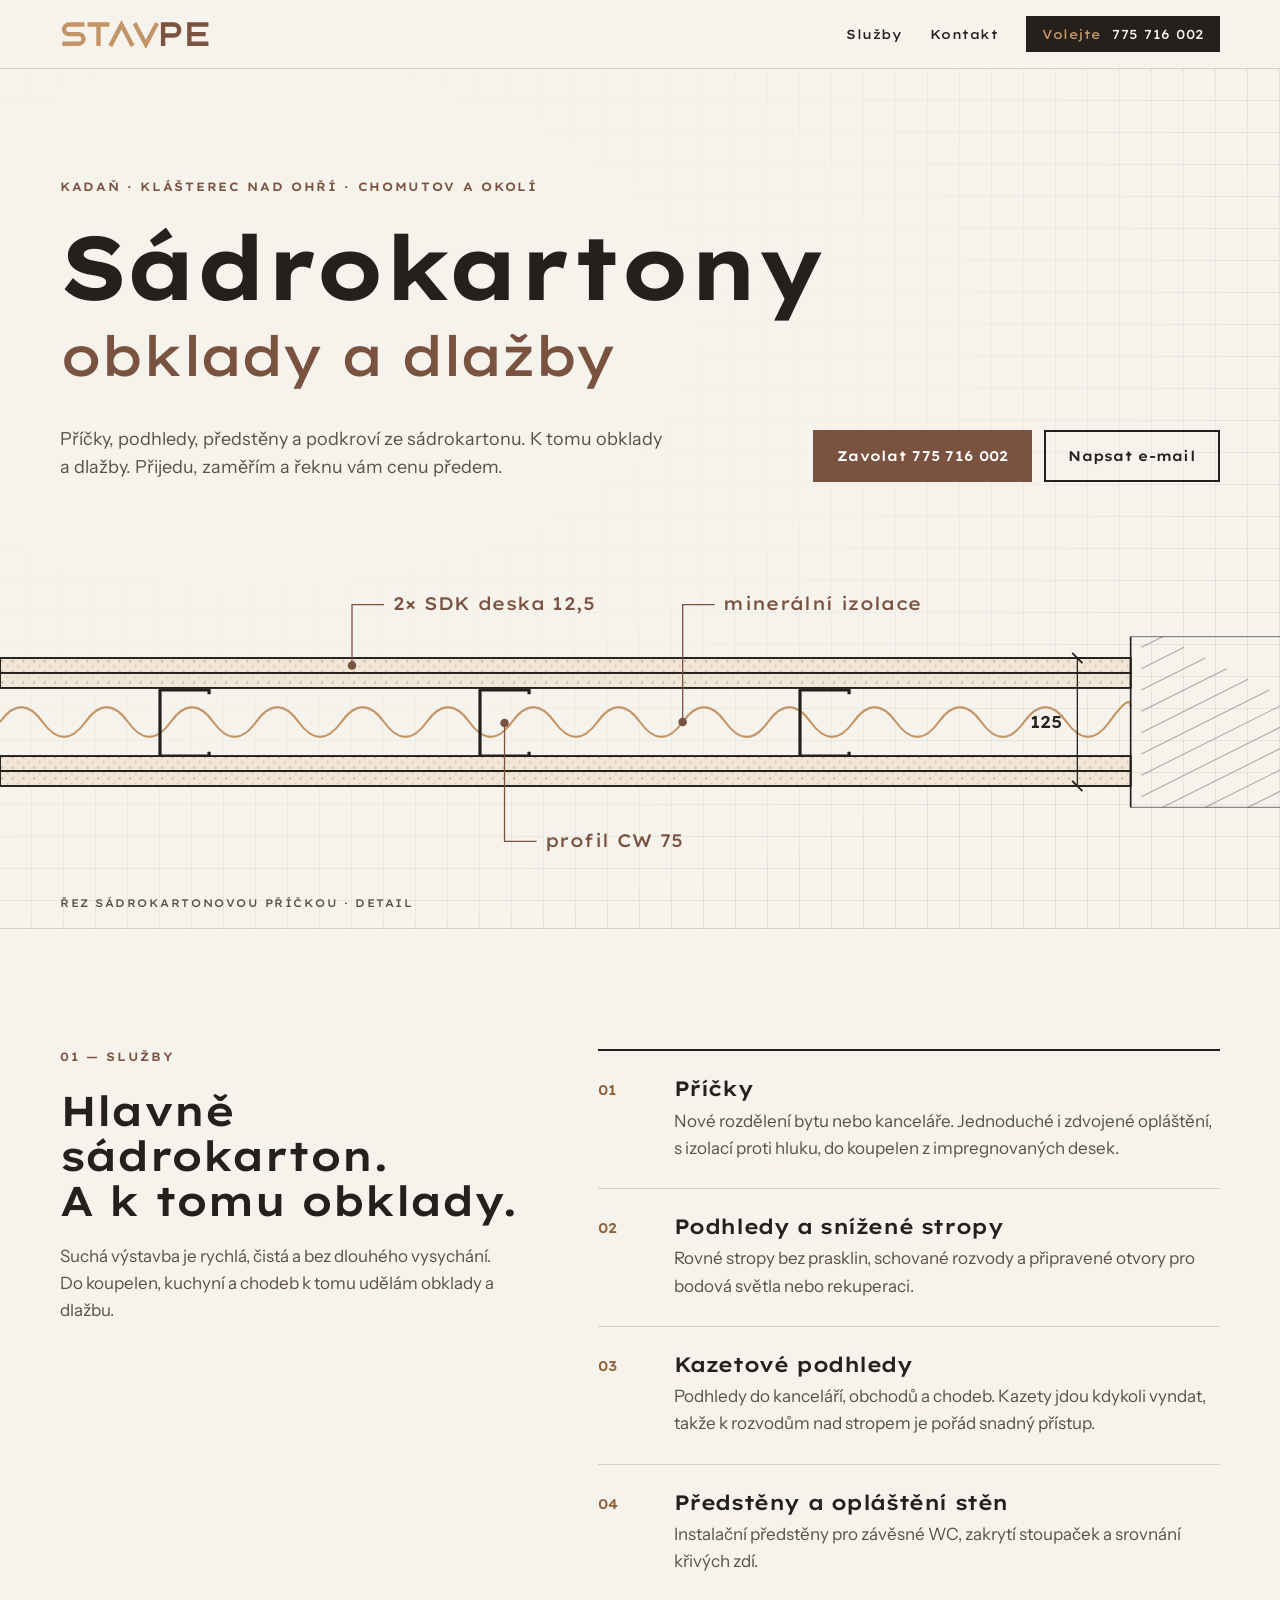
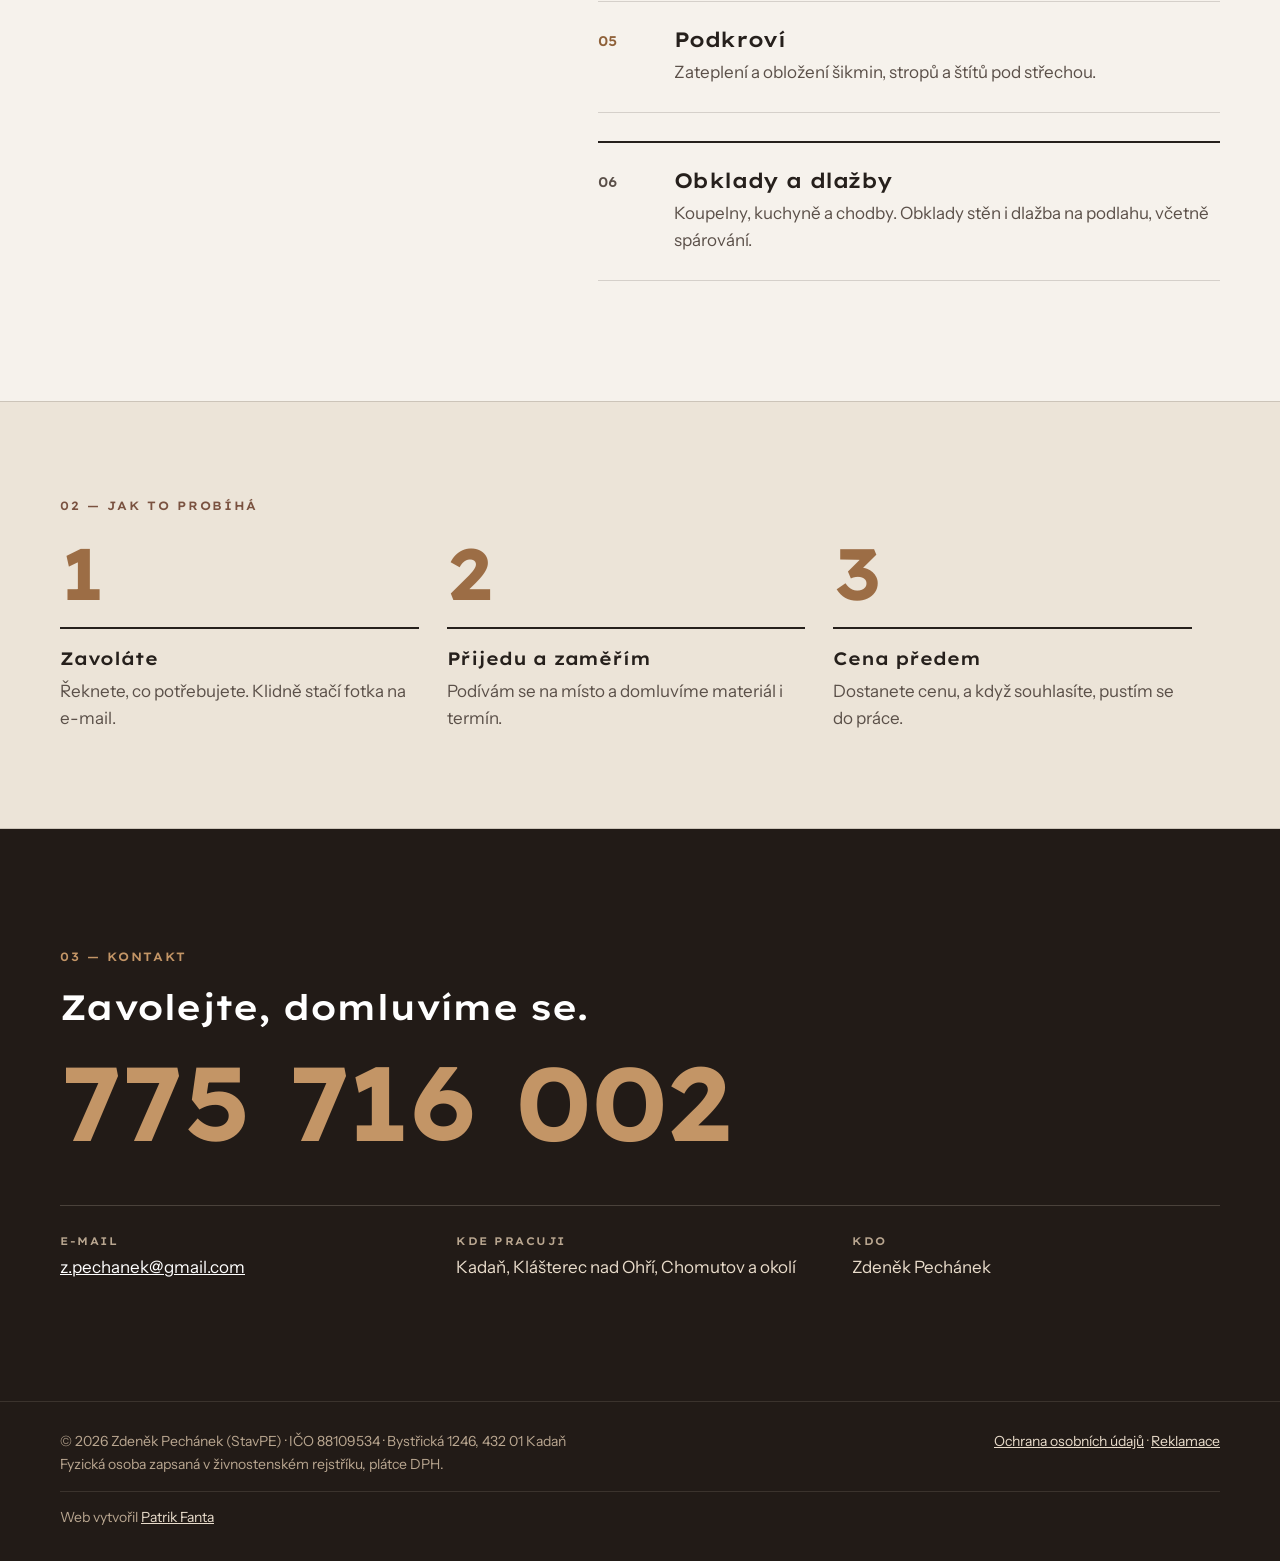
==== index.html @ e9df5fda "Vlastní doména stavpe.cz Co-Authored-By: Claude Opus 5.5 <noreply@anthropic.com>" ====
<!DOCTYPE html>
<html lang="cs">
<head>
<meta charset="utf-8">
<meta name="viewport" content="width=device-width, initial-scale=1">
<title>StavPE | Sádrokartony, obklady a dlažby Kadaň</title>
<meta name="description" content="Sádrokartonové příčky, podhledy, kazetové podhledy, předstěny a podkroví, obklady a dlažby. Zdeněk Pechánek, Kadaň a okolí, tel. 775 716 002.">
<link rel="canonical" href="https://stavpe.cz/">
<meta property="og:type" content="website">
<meta property="og:title" content="StavPE | Sádrokartony, obklady a dlažby">
<meta property="og:description" content="Příčky, podhledy, kazetové podhledy, předstěny, podkroví, obklady a dlažby. Kadaň, Klášterec nad Ohří, Chomutov a okolí.">
<meta property="og:url" content="https://stavpe.cz/">
<meta property="og:locale" content="cs_CZ">
<meta name="theme-color" content="#f6f2ec">
<link rel="icon" href="favicon.svg?v=1" type="image/svg+xml">
<link rel="stylesheet" href="css/fonts.css?v=1">
<link rel="stylesheet" href="css/style.css?v=2">
<script type="application/ld+json">
{
  "@context": "https://schema.org",
  "@type": "HomeAndConstructionBusiness",
  "name": "StavPE – Zdeněk Pechánek",
  "description": "Sádrokartonářské práce, obklady a dlažby.",
  "url": "https://stavpe.cz/",
  "telephone": "+420775716002",
  "email": "z.pechanek@gmail.com",
  "address": { "@type": "PostalAddress", "streetAddress": "Bystřická 1246", "addressLocality": "Kadaň", "postalCode": "432 01", "addressCountry": "CZ" },
  "areaServed": ["Kadaň", "Klášterec nad Ohří", "Chomutov"]
}
</script>
</head>
<body>
<a class="skip" href="#obsah">Přeskočit na obsah</a>

<header class="top">
  <div class="wrap top__inner">
    <a class="brand" href="./" aria-label="StavPE – úvod">
      <svg class="logo" viewBox="-4 -6 382 72" role="img" aria-label="StavPE">
        <g fill="none" stroke-width="11" stroke-linejoin="miter" stroke-miterlimit="10">
          <g stroke="var(--logo-stav)">
            <path d="M58 5.5H18.5a12.25 12.25 0 0 0 0 24.5h25a12.25 12.25 0 0 1 0 24.5H2"/>
            <path d="M66 5.5h56M94 5.5V60"/>
            <path d="M124 60l28.5-54 28.5 54"/>
            <path d="M186 2l28.5 54L243 2"/>
          </g>
          <g stroke="var(--logo-pe)">
            <path d="M258.5 60V5.5h27a14 14 0 0 1 0 28h-27"/>
            <path d="M374 5.5h-48.5v49H374M325.5 30H367"/>
          </g>
        </g>
      </svg>
    </a>
    <nav class="top__nav" aria-label="Hlavní">
      <a href="#sluzby">Služby</a>
      <a href="#kontakt">Kontakt</a>
      <a class="top__tel" href="tel:+420775716002"><span>Volejte</span> 775 716 002</a>
    </nav>
  </div>
</header>

<main id="obsah">

  <section class="hero">
    <div class="wrap">
      <p class="tag">Kadaň · Klášterec nad Ohří · Chomutov a okolí</p>
      <h1>Sádro&shy;kartony<br><span>obklady a dlažby</span></h1>
      <div class="hero__row">
        <p class="hero__lead">Příčky, podhledy, předstěny a podkroví ze sádrokartonu. K tomu obklady a dlažby. Přijedu, zaměřím a řeknu vám cenu předem.</p>
        <div class="hero__cta">
          <a class="btn" href="tel:+420775716002">Zavolat 775 716 002</a>
          <a class="btn btn--line" href="mailto:z.pechanek@gmail.com">Napsat e-mail</a>
        </div>
      </div>
    </div>

    <figure class="drawing" aria-hidden="true">
      <div class="drawing__scroll">
        <svg viewBox="0 0 1200 300" class="drawing__svg">
          <defs>
            <pattern id="gyp" width="10" height="10" patternUnits="userSpaceOnUse">
              <circle cx="2" cy="3" r="1" fill="var(--ink)" opacity=".28"/>
              <circle cx="7" cy="8" r=".8" fill="var(--ink)" opacity=".22"/>
            </pattern>
            <marker id="tick" viewBox="0 0 10 10" refX="5" refY="5" markerWidth="10" markerHeight="10" orient="auto">
              <path d="M1 9L9 1" stroke="var(--ink)" stroke-width="1.4"/>
            </marker>
          </defs>

          <!-- desky, horní strana -->
          <g stroke="var(--ink)" stroke-width="1.6">
            <rect x="0" y="90" width="1060" height="14" fill="var(--board)"/>
            <rect x="0" y="90" width="1060" height="14" fill="url(#gyp)"/>
            <rect x="0" y="104" width="1060" height="14" fill="var(--board)"/>
            <rect x="0" y="104" width="1060" height="14" fill="url(#gyp)"/>
          </g>
          <!-- izolace -->
          <path class="drawing__wool" d="M0 150 q20 -28 40 0 t40 0 t40 0 t40 0 t40 0 t40 0 t40 0 t40 0 t40 0 t40 0 t40 0 t40 0 t40 0 t40 0 t40 0 t40 0 t40 0 t40 0 t40 0 t40 0 t40 0 t40 0 t40 0 t40 0 t40 0 t40 0 t20 -14" fill="none" stroke="var(--tan)" stroke-width="2"/>
          <!-- profily CW -->
          <g fill="none" stroke="var(--ink)" stroke-width="3" stroke-linejoin="round">
            <path d="M196 124v-4h-46v62h46v-4"/>
            <path d="M496 124v-4h-46v62h46v-4"/>
            <path d="M796 124v-4h-46v62h46v-4"/>
          </g>
          <!-- desky, spodní strana -->
          <g stroke="var(--ink)" stroke-width="1.6">
            <rect x="0" y="182" width="1060" height="14" fill="var(--board)"/>
            <rect x="0" y="182" width="1060" height="14" fill="url(#gyp)"/>
            <rect x="0" y="196" width="1060" height="14" fill="var(--board)"/>
            <rect x="0" y="196" width="1060" height="14" fill="url(#gyp)"/>
          </g>
          <!-- zakončení u stěny -->
          <path d="M1060 70v160" stroke="var(--ink)" stroke-width="1.6"/>
          <path d="M1060 70h140M1060 230h140" stroke="var(--ink)" stroke-width="1.2" opacity=".5"/>
          <g stroke="var(--ink)" stroke-width="1" opacity=".35">
            <path d="M1070 80l20 -10M1070 100l40 -20M1070 120l60 -30M1070 140l80 -40M1070 160l100 -50M1070 180l120 -60M1070 200l130 -65M1070 220l130 -65M1090 230l110 -55M1130 230l70 -35M1170 230l30 -15"/>
          </g>

          <!-- kóta -->
          <g stroke="var(--ink)" stroke-width="1.2" fill="none">
            <path d="M1040 90H1000M1040 210H1000" opacity=".5"/>
            <path d="M1010 90V210" marker-start="url(#tick)" marker-end="url(#tick)"/>
          </g>
          <text x="996" y="156" class="drawing__dim" text-anchor="end">125</text>

          <!-- popisky -->
          <g stroke="var(--brown)" stroke-width="1.2" fill="none">
            <path d="M330 97V40H360"/>
            <path d="M473 151V262H503"/>
            <path d="M640 150V40H670"/>
          </g>
          <g fill="var(--brown)"><circle cx="330" cy="97" r="4"/><circle cx="473" cy="151" r="4"/><circle cx="640" cy="150" r="4"/></g>
          <text x="368" y="45" class="drawing__label">2× SDK deska 12,5</text>
          <text x="511" y="267" class="drawing__label">profil CW 75</text>
          <text x="678" y="45" class="drawing__label">minerální izolace</text>
        </svg>
      </div>
      <figcaption>Řez sádrokartonovou příčkou · detail</figcaption>
    </figure>
  </section>

  <section class="services" id="sluzby">
    <div class="wrap services__grid">
      <div class="services__head">
        <p class="tag">01 — Služby</p>
        <h2>Hlavně sádrokarton. A&nbsp;k&nbsp;tomu obklady.</h2>
        <p>Suchá výstavba je rychlá, čistá a bez dlouhého vysychání. Do koupelen, kuchyní a chodeb k tomu udělám obklady a dlažbu.</p>
      </div>

      <ol class="list">
        <li>
          <h3>Příčky</h3>
          <p>Nové rozdělení bytu nebo kanceláře. Jednoduché i zdvojené opláštění, s izolací proti hluku, do koupelen z impregnovaných desek.</p>
        </li>
        <li>
          <h3>Podhledy a snížené stropy</h3>
          <p>Rovné stropy bez prasklin, schované rozvody a připravené otvory pro bodová světla nebo rekuperaci.</p>
        </li>
        <li>
          <h3>Kazetové podhledy</h3>
          <p>Podhledy do kanceláří, obchodů a chodeb. Kazety jdou kdykoli vyndat, takže k rozvodům nad stropem je pořád snadný přístup.</p>
        </li>
        <li>
          <h3>Předstěny a opláštění stěn</h3>
          <p>Instalační předstěny pro závěsné WC, zakrytí stoupaček a srovnání křivých zdí.</p>
        </li>
        <li>
          <h3>Podkroví</h3>
          <p>Zateplení a obložení šikmin, stropů a štítů pod střechou.</p>
        </li>
        <li class="list__minor">
          <h3>Obklady a dlažby</h3>
          <p>Koupelny, kuchyně a chodby. Obklady stěn i dlažba na podlahu, včetně spárování.</p>
        </li>
      </ol>
    </div>
  </section>

  <section class="steps">
    <div class="wrap">
      <p class="tag">02 — Jak to probíhá</p>
      <ol class="steps__list">
        <li><b>Zavoláte</b>Řeknete, co potřebujete. Klidně stačí fotka na e-mail.</li>
        <li><b>Přijedu a zaměřím</b>Podívám se na místo a domluvíme materiál i termín.</li>
        <li><b>Cena předem</b>Dostanete cenu, a když souhlasíte, pustím se do práce.</li>
      </ol>
    </div>
  </section>

  <section class="contact" id="kontakt">
    <div class="wrap">
      <p class="tag tag--light">03 — Kontakt</p>
      <h2>Zavolejte, domluvíme se.</h2>
      <a class="contact__tel" href="tel:+420775716002">775 716 002</a>
      <div class="contact__grid">
        <div>
          <span class="contact__k">E-mail</span>
          <a href="mailto:z.pechanek@gmail.com">z.pechanek@gmail.com</a>
        </div>
        <div>
          <span class="contact__k">Kde pracuji</span>
          Kadaň, Klášterec nad Ohří, Chomutov a okolí
        </div>
        <div>
          <span class="contact__k">Kdo</span>
          Zdeněk Pechánek
        </div>
      </div>
    </div>
  </section>

</main>

<footer class="foot">
  <div class="wrap foot__inner">
    <p>© <span id="rok">2026</span> Zdeněk Pechánek (StavPE) · IČO 88109534 · Bystřická 1246, 432 01 Kadaň<br>Fyzická osoba zapsaná v živnostenském rejstříku, plátce DPH.</p>
    <p class="foot__links"><a href="ochrana-osobnich-udaju.html">Ochrana osobních údajů</a> · <a href="reklamace.html">Reklamace</a></p>
    <p class="foot__made">Web vytvořil <a href="mailto:patrik.fanta@gmail.com">Patrik Fanta</a></p>
  </div>
</footer>

<script>document.getElementById('rok').textContent = new Date().getFullYear();</script>
</body>
</html>
---- css/fonts.css ----
/* Písma uložená na webu (žádné načítání z Google Fonts). Obě jsou variabilní, licence SIL OFL. */
@font-face {
  font-family: 'Lexend Exa';
  font-style: normal;
  font-weight: 400 700;
  font-display: swap;
  src: url(../fonts/lexend-exa-latin-ext.woff2) format('woff2');
  unicode-range: U+0100-02BA, U+02BD-02C5, U+02C7-02CC, U+02CE-02D7, U+02DD-02FF, U+0304, U+0308, U+0329, U+1D00-1DBF, U+1E00-1E9F, U+1EF2-1EFF, U+2020, U+20A0-20AB, U+20AD-20C0, U+2113, U+2C60-2C7F, U+A720-A7FF;
}
@font-face {
  font-family: 'Lexend Exa';
  font-style: normal;
  font-weight: 400 700;
  font-display: swap;
  src: url(../fonts/lexend-exa-latin.woff2) format('woff2');
  unicode-range: U+0000-00FF, U+0131, U+0152-0153, U+02BB-02BC, U+02C6, U+02DA, U+02DC, U+0304, U+0308, U+0329, U+2000-206F, U+20AC, U+2122, U+2191, U+2193, U+2212, U+2215, U+FEFF, U+FFFD;
}
@font-face {
  font-family: 'Instrument Sans';
  font-style: normal;
  font-weight: 400 700;
  font-display: swap;
  src: url(../fonts/instrument-sans-latin-ext.woff2) format('woff2');
  unicode-range: U+0100-02BA, U+02BD-02C5, U+02C7-02CC, U+02CE-02D7, U+02DD-02FF, U+0304, U+0308, U+0329, U+1D00-1DBF, U+1E00-1E9F, U+1EF2-1EFF, U+2020, U+20A0-20AB, U+20AD-20C0, U+2113, U+2C60-2C7F, U+A720-A7FF;
}
@font-face {
  font-family: 'Instrument Sans';
  font-style: normal;
  font-weight: 400 700;
  font-display: swap;
  src: url(../fonts/instrument-sans-latin.woff2) format('woff2');
  unicode-range: U+0000-00FF, U+0131, U+0152-0153, U+02BB-02BC, U+02C6, U+02DA, U+02DC, U+0304, U+0308, U+0329, U+2000-206F, U+20AC, U+2122, U+2191, U+2193, U+2212, U+2215, U+FEFF, U+FFFD;
}
---- css/style.css ----
/* StavPE – barvy podle nápisu na autě: STAV béžová, PE hnědá, bílý podklad jako omítka */
:root {
  --paper: #f6f2ec;
  --paper-2: #ece4d8;
  --board: #f1e6d6;
  --ink: #26201c;
  --ink-soft: #5b5049;
  --tan: #c39566;        /* jen dekor, ne text */
  --tan-text: #8f6139;   /* béžová pro malý text, 4,8 : 1 na papíru */
  --tan-big: #9c6d45;    /* béžová pro velká čísla, 3,5 : 1 i na šedé ploše */
  --brown: #7a5240;      /* text i plochy */
  --brown-deep: #5e3d2f;
  --night: #221b17;
  --night-text: #e9dccb;
  --line: rgba(38, 32, 28, .16);
  --logo-stav: #c39566;
  --logo-pe: #7a5240;
  --head: 'Lexend Exa', 'Segoe UI', sans-serif;
  --body: 'Instrument Sans', 'Segoe UI', system-ui, sans-serif;
  --wrap: 1160px;
}

*, *::before, *::after { box-sizing: border-box; }
html { scroll-behavior: smooth; scroll-padding-top: 84px; -webkit-text-size-adjust: 100%; }
@media (prefers-reduced-motion: reduce) { html { scroll-behavior: auto; } }
body {
  margin: 0;
  background: var(--paper);
  color: var(--ink);
  font: 400 1.0625rem/1.6 var(--body);
  overflow-x: hidden;
}
img, svg { display: block; max-width: 100%; }
a { color: inherit; }
:focus-visible { outline: 3px solid var(--brown); outline-offset: 3px; }
.wrap { width: min(100% - 32px, var(--wrap)); margin-inline: auto; }
.skip { position: absolute; left: -9999px; top: 8px; background: var(--ink); color: #fff; padding: 8px 14px; z-index: 50; }
.skip:focus { left: 8px; }

h1, h2, h3 { font-family: var(--head); font-weight: 600; margin: 0; letter-spacing: -.02em; line-height: 1.08; }

.tag {
  font: 600 .75rem/1.4 var(--head);
  letter-spacing: .14em;
  text-transform: uppercase;
  color: var(--brown);
  margin: 0 0 22px;
}
.tag--light { color: var(--tan); }

/* Hlavička */
.top {
  position: sticky; top: 0; z-index: 20;
  background: color-mix(in srgb, var(--paper) 92%, transparent);
  backdrop-filter: blur(8px);
  border-bottom: 1px solid var(--line);
}
.top__inner { display: flex; align-items: center; justify-content: space-between; gap: 16px; height: 68px; }
.brand { display: block; }
.logo { width: 150px; height: auto; }
.top__nav { display: flex; align-items: center; gap: 28px; font: 500 .8125rem var(--head); letter-spacing: .04em; }
.top__nav a { text-decoration: none; }
.top__nav a:not(.top__tel):hover { color: var(--brown); }
.top__tel { background: var(--ink); color: var(--paper); padding: 10px 16px; white-space: nowrap; }
.top__tel span { color: var(--tan); margin-right: 6px; }
.top__tel:hover { background: var(--brown-deep); }

/* Úvod */
.hero {
  padding: clamp(48px, 9vw, 110px) 0 0;
  background-image:
    linear-gradient(var(--line) 1px, transparent 1px),
    linear-gradient(90deg, var(--line) 1px, transparent 1px);
  background-size: 32px 32px;
  background-position: -1px -1px;
  border-bottom: 1px solid var(--line);
  position: relative;
}
.hero::before { /* rozostření mřížky do strany, ať text dýchá */
  content: ""; position: absolute; inset: 0;
  background: radial-gradient(ellipse at 20% 30%, var(--paper) 30%, color-mix(in srgb, var(--paper) 55%, transparent) 75%);
  pointer-events: none;
}
.hero > * { position: relative; }
.hero h1 {
  font-size: clamp(2.05rem, 7.4vw, 5.6rem);
  font-weight: 700;
  hyphens: manual;
}
.hero h1 span { display: block; color: var(--brown); font-weight: 500; font-size: .62em; margin-top: .18em; }
.hero__row { display: grid; grid-template-columns: 1.3fr 1fr; gap: 40px; align-items: end; margin-top: 40px; }
.hero__lead { margin: 0; max-width: 34em; font-size: 1.125rem; color: var(--ink-soft); }
.hero__cta { display: flex; flex-wrap: wrap; gap: 12px; justify-content: flex-end; }

.btn {
  display: inline-flex; align-items: center; justify-content: center;
  font: 600 .875rem/1 var(--head); letter-spacing: .02em;
  padding: 17px 22px; text-decoration: none;
  background: var(--brown); color: #fff; border: 2px solid var(--brown);
  transition: background .15s, color .15s;
}
.btn:hover { background: var(--brown-deep); border-color: var(--brown-deep); }
.btn--line { background: transparent; color: var(--ink); border-color: var(--ink); }
.btn--line:hover { background: var(--ink); color: var(--paper); border-color: var(--ink); }

.drawing { margin: clamp(40px, 7vw, 80px) 0 0; }
.drawing__scroll { overflow: hidden; display: flex; justify-content: center; }
.drawing__svg { flex: none; width: max(100%, 600px); height: auto; }
.drawing__label { font: 500 17px var(--head); fill: var(--brown); letter-spacing: .02em; }
.drawing__dim { font: 600 16px var(--head); fill: var(--ink); }
.drawing figcaption {
  width: min(100% - 32px, var(--wrap)); margin: 0 auto; padding: 14px 0 18px;
  font: 500 .6875rem var(--head); letter-spacing: .14em; text-transform: uppercase; color: var(--ink-soft);
}

/* Služby */
.services { padding: clamp(64px, 10vw, 120px) 0; }
.services__grid { display: grid; grid-template-columns: 1fr 1.35fr; gap: clamp(32px, 6vw, 96px); align-items: start; }
.services__head { position: sticky; top: 108px; }
.services__head h2 { font-size: clamp(1.6rem, 3.4vw, 2.6rem); margin-bottom: 20px; }
.services__head p:last-child { color: var(--ink-soft); margin: 0; max-width: 26em; }

.list { list-style: none; margin: 0; padding: 0; counter-reset: s; border-top: 2px solid var(--ink); }
.list li {
  counter-increment: s;
  display: grid; grid-template-columns: 64px 1fr; column-gap: 12px;
  padding: 26px 0; border-bottom: 1px solid var(--line);
}
.list li::before {
  content: counter(s, decimal-leading-zero);
  grid-row: span 2;
  font: 600 .875rem/1.9 var(--head); color: var(--tan-text);
}
.list h3 { font-size: clamp(1.05rem, 1.8vw, 1.3rem); margin-bottom: 8px; }
.list p { margin: 0; color: var(--ink-soft); }
.list__minor::before { color: var(--ink-soft) !important; }
.list li:nth-child(6) { border-top: 2px solid var(--ink); margin-top: 28px; }

/* Postup */
.steps { padding: clamp(56px, 8vw, 96px) 0; background: var(--paper-2); border-block: 1px solid var(--line); }
.steps__list { list-style: none; margin: 0; padding: 0; display: grid; grid-template-columns: repeat(3, 1fr); counter-reset: k; }
.steps__list li {
  counter-increment: k; position: relative;
  padding: 0 28px 0 0; color: var(--ink-soft);
}
.steps__list li::before {
  content: counter(k);
  display: block; font: 700 clamp(3rem, 6vw, 4.5rem)/1 var(--head); color: var(--tan-big);
  padding-bottom: 18px; margin-bottom: 18px; border-bottom: 2px solid var(--ink);
}
.steps__list b { display: block; font: 600 1.125rem/1.3 var(--head); color: var(--ink); margin-bottom: 8px; letter-spacing: -.01em; }

/* Kontakt */
.contact { background: var(--night); color: var(--night-text); padding: clamp(64px, 10vw, 120px) 0; }
.contact h2 { font-size: clamp(1.5rem, 3vw, 2.2rem); color: #fff; }
.contact__tel {
  display: inline-block; margin: 24px 0 48px;
  font: 700 clamp(2.3rem, 9vw, 6.5rem)/1 var(--head); letter-spacing: -.03em;
  color: var(--tan); text-decoration: none;
  border-bottom: 3px solid transparent;
}
.contact__tel:hover { border-bottom-color: var(--tan); }
.contact__grid { display: grid; grid-template-columns: repeat(3, 1fr); gap: 28px; border-top: 1px solid rgba(233, 220, 203, .2); padding-top: 28px; }
.contact__k { display: block; font: 600 .6875rem var(--head); letter-spacing: .14em; text-transform: uppercase; color: #b9a690; margin-bottom: 6px; }
.contact__grid a { color: #fff; }

/* Patička */
.foot { background: var(--night); color: #b9a690; font-size: .875rem; border-top: 1px solid rgba(233, 220, 203, .12); }
.foot__inner { display: grid; grid-template-columns: 1fr auto; gap: 8px 32px; padding: 28px 0 32px; }
.foot p { margin: 0; }
.foot a { color: var(--night-text); }
.foot__links { text-align: right; }
.foot__made { grid-column: 1 / -1; padding-top: 14px; margin-top: 8px !important; border-top: 1px solid rgba(233, 220, 203, .12); }

/* Dokumenty */
.doc { padding: clamp(48px, 8vw, 96px) 0; }
.doc .wrap { max-width: 760px; }
.doc h1 { font-size: clamp(1.8rem, 5vw, 3rem); margin-bottom: 20px; }
.doc .lead { font-size: 1.125rem; color: var(--ink-soft); margin: 0 0 40px; }
.doc section { border-top: 2px solid var(--ink); padding: 22px 0 10px; }
.doc h2 { font-size: 1.15rem; margin-bottom: 14px; }
.doc h3 { font: 600 1rem var(--body); margin: 18px 0 4px; letter-spacing: 0; }
.doc p, .doc li { color: var(--ink-soft); }
.doc a { color: var(--brown); }
.doc ul, .doc ol { padding-left: 1.2em; }
.doc li { margin-bottom: 6px; }
.doc .date { font-size: .9375rem; margin-top: 32px; }
.back { font: 600 .8125rem var(--head); color: var(--brown); text-decoration: none; display: inline-block; margin-bottom: 28px; }
.back:hover { text-decoration: underline; }

/* Mobil */
@media (max-width: 860px) {
  .hero__row, .services__grid { grid-template-columns: 1fr; }
  .hero__cta { justify-content: flex-start; }
  .services__head { position: static; }
  .steps__list { grid-template-columns: 1fr; gap: 36px; }
  .contact__grid { grid-template-columns: 1fr; gap: 20px; }
}
@media (max-width: 600px) {
  .top__nav a:not(.top__tel) { display: none; }
  .top__tel span { display: none; }
  .logo { width: 118px; }
  .hero__cta .btn { flex: 1 1 100%; }
  .list li { grid-template-columns: 44px 1fr; }
  .foot__inner { grid-template-columns: 1fr; }
  .foot__links { text-align: left; }
}
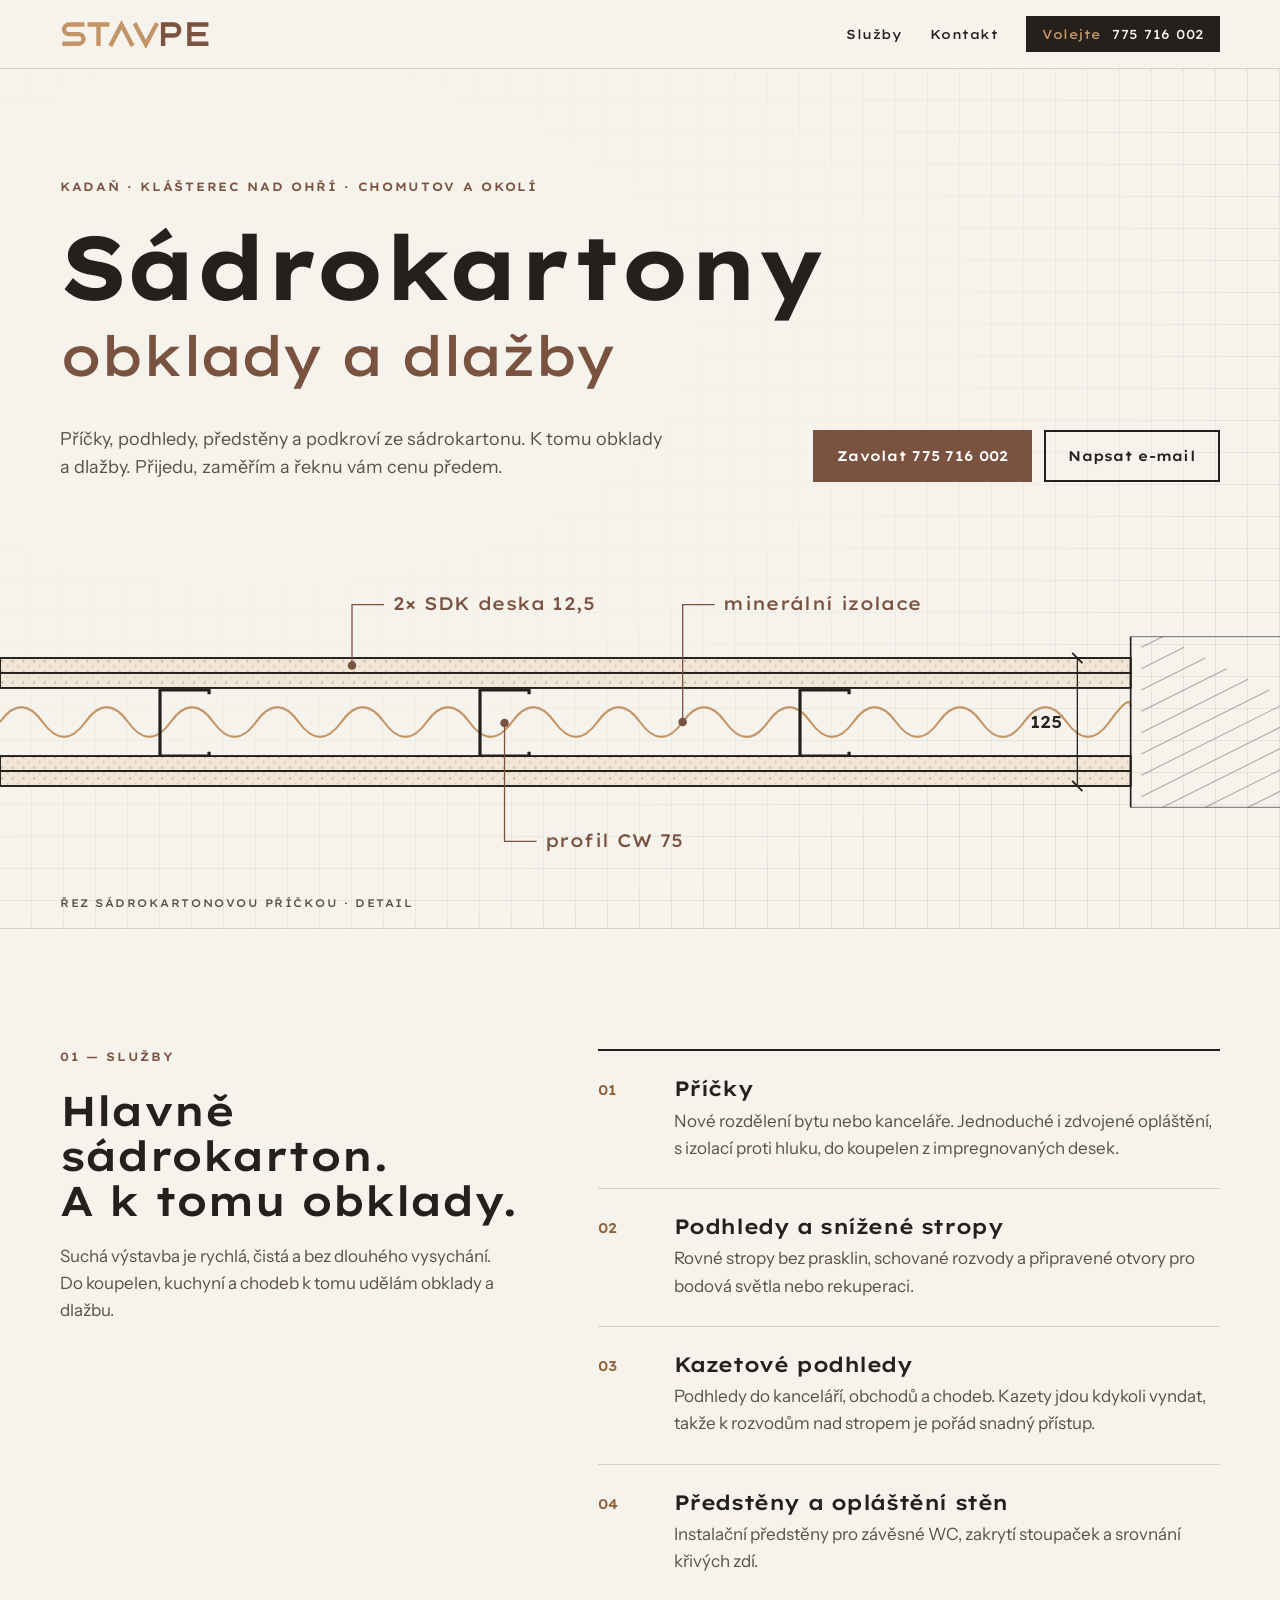
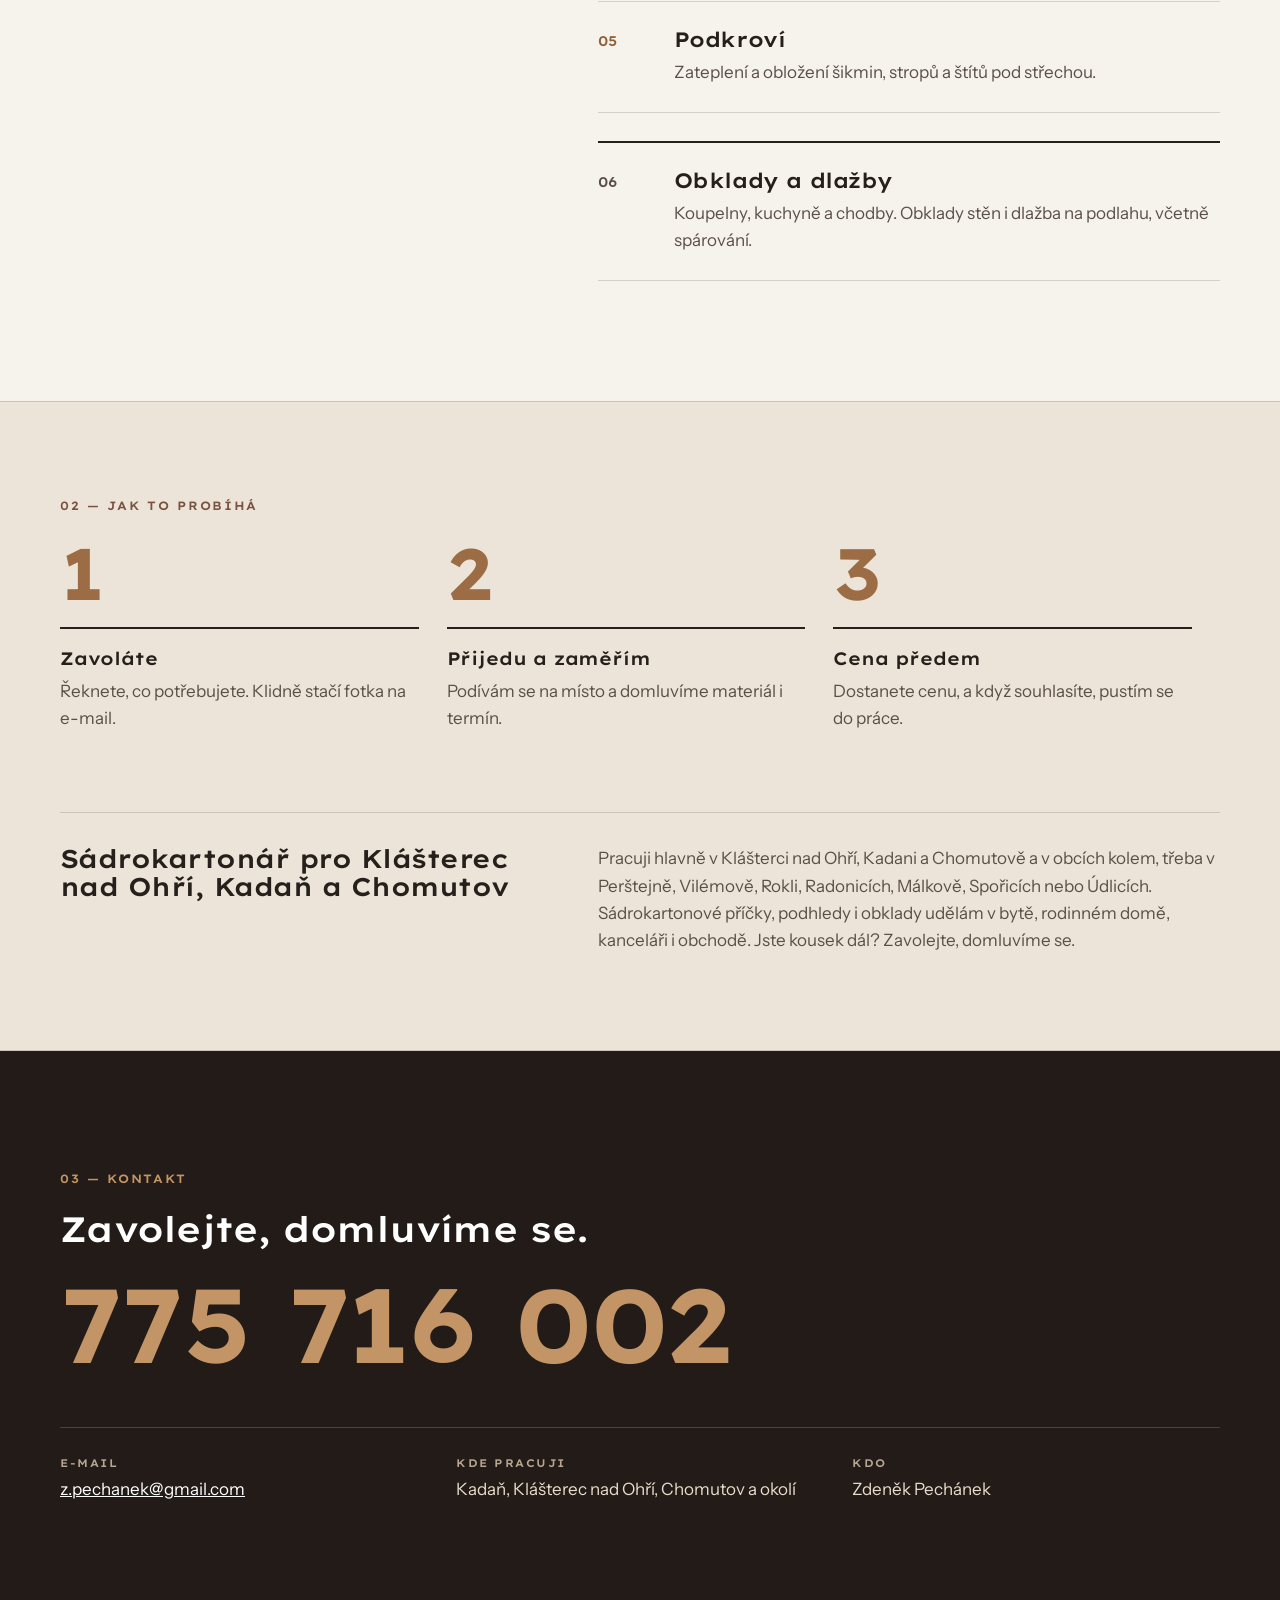
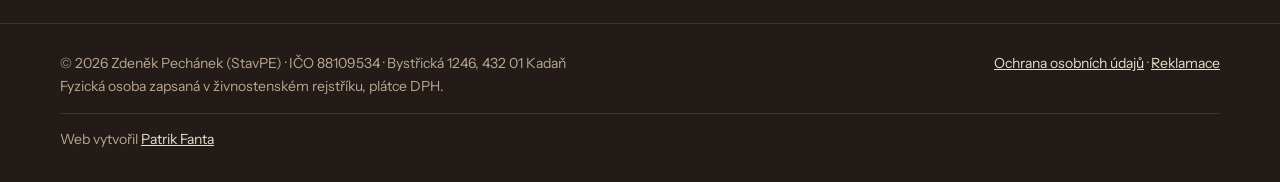
==== commit 2d77c991: "SEO: Klášterec nad Ohří v titulku a popisu, odstavec o oblasti působnosti Co-Authored-By: Claude Opu" ====
--- a/index.html
+++ b/index.html
@@ -3,29 +3,29 @@
 <head>
 <meta charset="utf-8">
 <meta name="viewport" content="width=device-width, initial-scale=1">
-<title>StavPE | Sádrokartony, obklady a dlažby Kadaň</title>
-<meta name="description" content="Sádrokartonové příčky, podhledy, kazetové podhledy, předstěny a podkroví, obklady a dlažby. Zdeněk Pechánek, Kadaň a okolí, tel. 775 716 002.">
+<title>Sádrokartony a obklady Kadaň, Klášterec nad Ohří | StavPE</title>
+<meta name="description" content="Sádrokartonář pro Kadaň, Klášterec nad Ohří a Chomutov: příčky, podhledy, kazetové podhledy, předstěny, podkroví, obklady a dlažby. Zdeněk Pechánek, tel. 775 716 002.">
 <link rel="canonical" href="https://stavpe.cz/">
 <meta property="og:type" content="website">
-<meta property="og:title" content="StavPE | Sádrokartony, obklady a dlažby">
+<meta property="og:title" content="Sádrokartony a obklady Kadaň, Klášterec nad Ohří | StavPE">
 <meta property="og:description" content="Příčky, podhledy, kazetové podhledy, předstěny, podkroví, obklady a dlažby. Kadaň, Klášterec nad Ohří, Chomutov a okolí.">
 <meta property="og:url" content="https://stavpe.cz/">
 <meta property="og:locale" content="cs_CZ">
 <meta name="theme-color" content="#f6f2ec">
 <link rel="icon" href="favicon.svg?v=1" type="image/svg+xml">
 <link rel="stylesheet" href="css/fonts.css?v=1">
-<link rel="stylesheet" href="css/style.css?v=2">
+<link rel="stylesheet" href="css/style.css?v=3">
 <script type="application/ld+json">
 {
   "@context": "https://schema.org",
   "@type": "HomeAndConstructionBusiness",
   "name": "StavPE – Zdeněk Pechánek",
-  "description": "Sádrokartonářské práce, obklady a dlažby.",
+  "description": "Sádrokartonářské práce, obklady a dlažby v Kadani, Klášterci nad Ohří, Chomutově a okolí.",
   "url": "https://stavpe.cz/",
   "telephone": "+420775716002",
   "email": "z.pechanek@gmail.com",
   "address": { "@type": "PostalAddress", "streetAddress": "Bystřická 1246", "addressLocality": "Kadaň", "postalCode": "432 01", "addressCountry": "CZ" },
-  "areaServed": ["Kadaň", "Klášterec nad Ohří", "Chomutov"]
+  "areaServed": ["Kadaň", "Klášterec nad Ohří", "Chomutov", "Perštejn", "Vilémov", "Rokle", "Radonice", "Málkov", "Spořice", "Údlice"]
 }
 </script>
 </head>
@@ -183,6 +183,11 @@
         <li><b>Přijedu a zaměřím</b>Podívám se na místo a domluvíme materiál i termín.</li>
         <li><b>Cena předem</b>Dostanete cenu, a když souhlasíte, pustím se do práce.</li>
       </ol>
+
+      <div class="area">
+        <h2>Sádrokartonář pro Klášterec nad Ohří, Kadaň a Chomutov</h2>
+        <p>Pracuji hlavně v Klášterci nad Ohří, Kadani a Chomutově a v obcích kolem, třeba v Perštejně, Vilémově, Rokli, Radonicích, Málkově, Spořicích nebo Údlicích. Sádrokartonové příčky, podhledy i obklady udělám v bytě, rodinném domě, kanceláři i obchodě. Jste kousek dál? Zavolejte, domluvíme se.</p>
+      </div>
     </div>
   </section>
 
@@ -214,7 +219,7 @@
   <div class="wrap foot__inner">
     <p>© <span id="rok">2026</span> Zdeněk Pechánek (StavPE) · IČO 88109534 · Bystřická 1246, 432 01 Kadaň<br>Fyzická osoba zapsaná v živnostenském rejstříku, plátce DPH.</p>
     <p class="foot__links"><a href="ochrana-osobnich-udaju.html">Ochrana osobních údajů</a> · <a href="reklamace.html">Reklamace</a></p>
-    <p class="foot__made">Web vytvořil <a href="mailto:patrik.fanta@gmail.com">Patrik Fanta</a></p>
+    <p class="foot__made">Web vytvořil <a href="https://patrikfanta.cz/" target="_blank" rel="noopener">Patrik Fanta</a></p>
   </div>
 </footer>
 
--- a/css/style.css
+++ b/css/style.css
@@ -205,3 +205,9 @@
   .foot__inner { grid-template-columns: 1fr; }
   .foot__links { text-align: left; }
 }
+
+/* Oblast působnosti (pod postupem) */
+.area { margin-top: clamp(48px, 7vw, 80px); padding-top: 32px; border-top: 1px solid var(--line); display: grid; grid-template-columns: 1fr 1.35fr; gap: clamp(20px, 6vw, 96px); }
+.area h2 { font-size: clamp(1.2rem, 2.2vw, 1.6rem); }
+.area p { margin: 0; color: var(--ink-soft); max-width: 40em; }
+@media (max-width: 860px) { .area { grid-template-columns: 1fr; } }
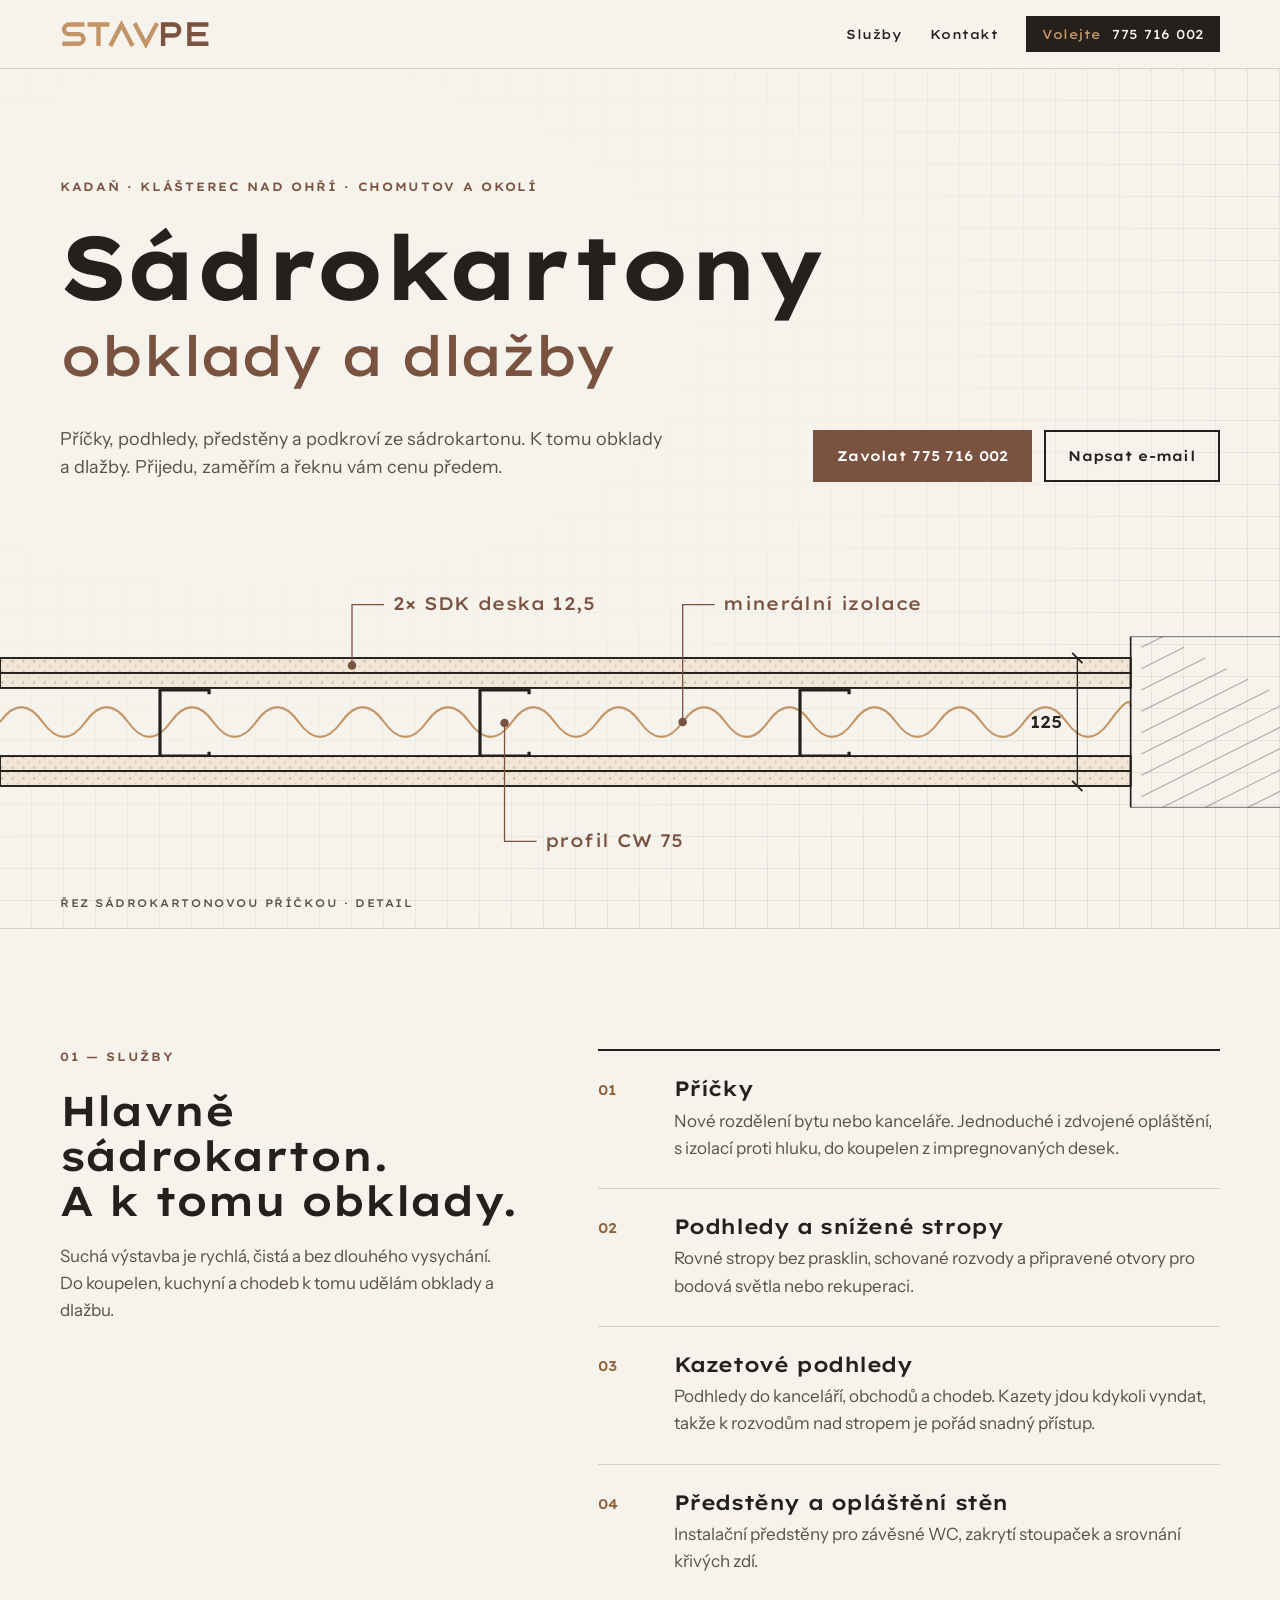
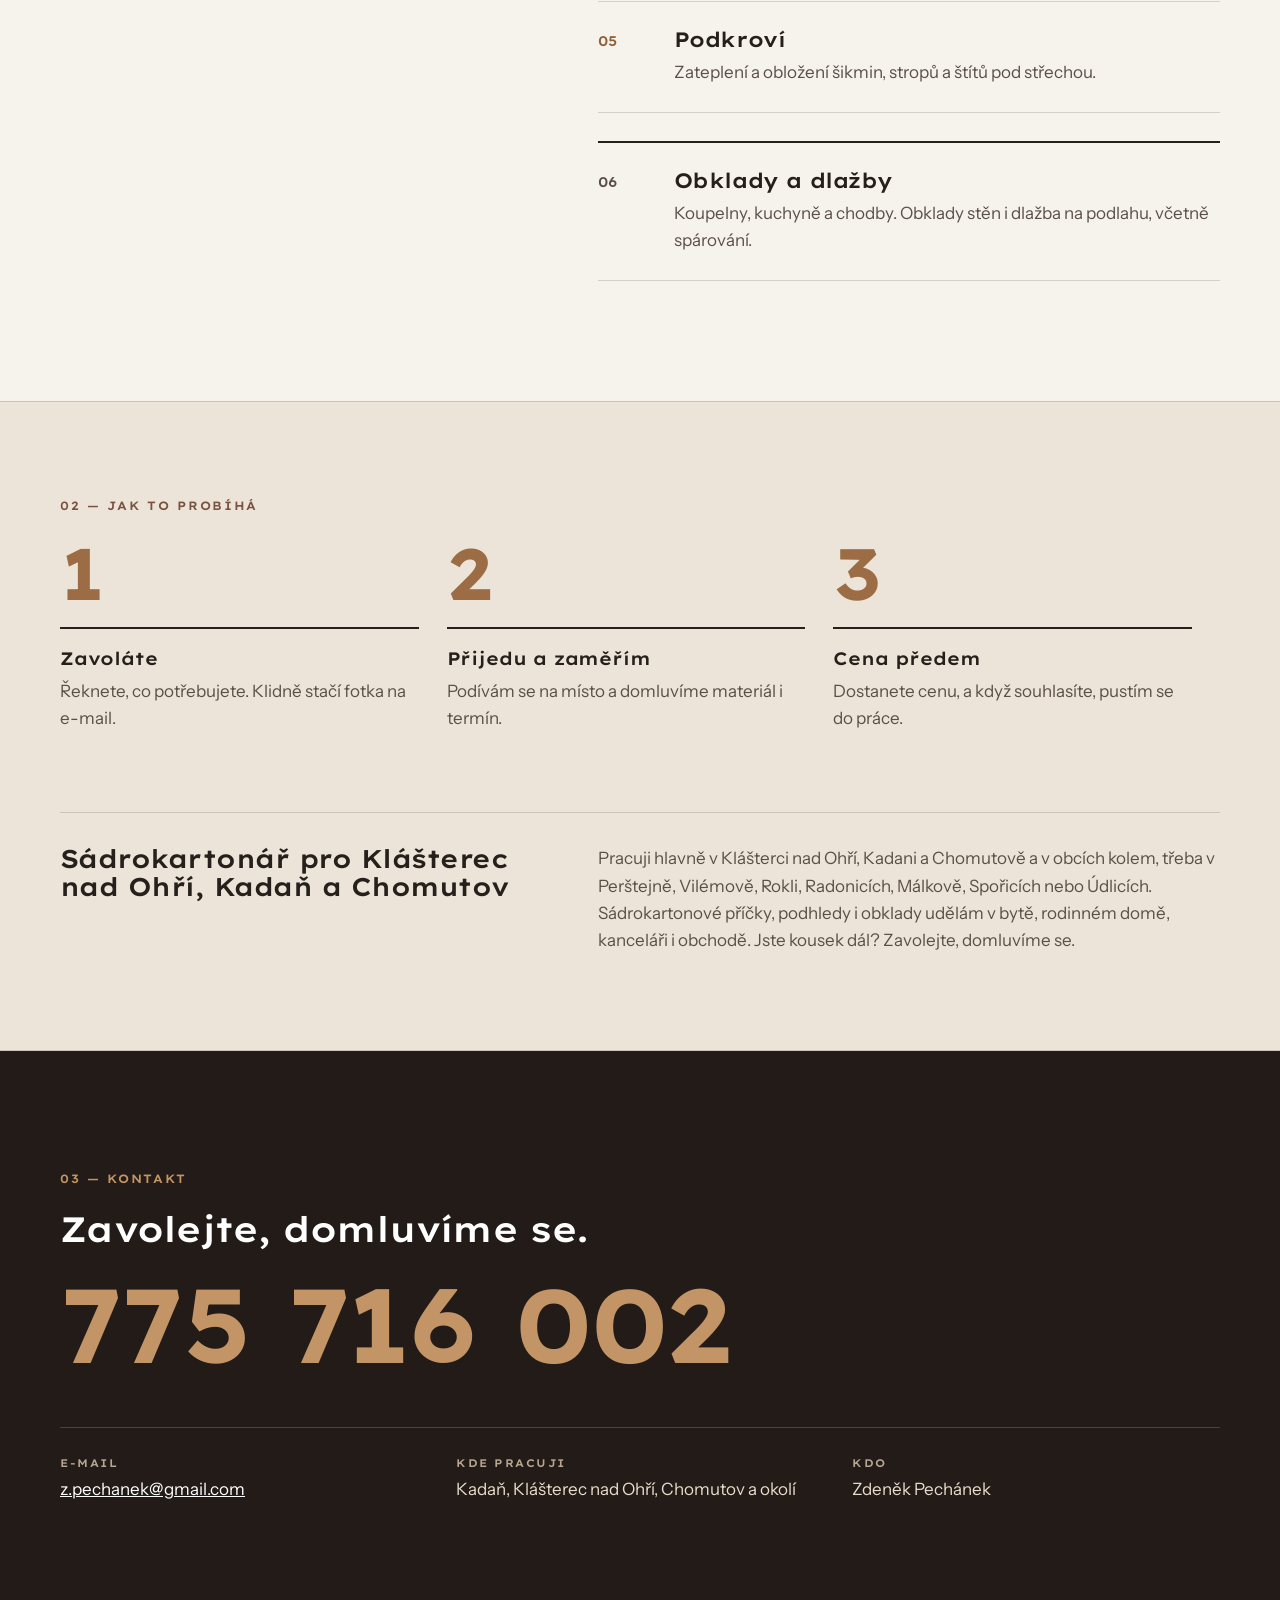
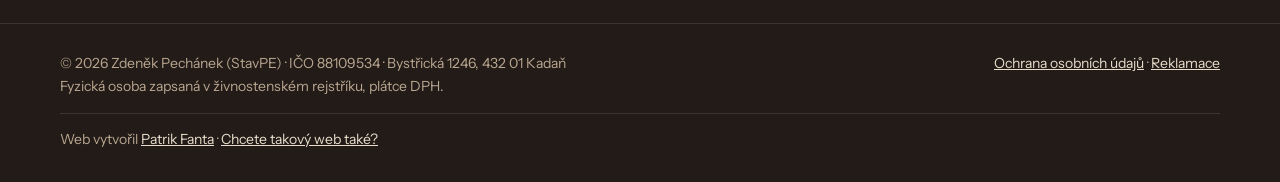
==== commit 1088bfeb: "Patička: výzva Chcete takový web také? s odkazem a sledováním ref Co-Authored-By: Claude Sonnet 5.5 " ====
--- a/index.html
+++ b/index.html
@@ -219,7 +219,7 @@
   <div class="wrap foot__inner">
     <p>© <span id="rok">2026</span> Zdeněk Pechánek (StavPE) · IČO 88109534 · Bystřická 1246, 432 01 Kadaň<br>Fyzická osoba zapsaná v živnostenském rejstříku, plátce DPH.</p>
     <p class="foot__links"><a href="ochrana-osobnich-udaju.html">Ochrana osobních údajů</a> · <a href="reklamace.html">Reklamace</a></p>
-    <p class="foot__made">Web vytvořil <a href="https://patrikfanta.cz/" target="_blank" rel="noopener">Patrik Fanta</a></p>
+    <p class="foot__made">Web vytvořil <a href="https://patrikfanta.cz/?ref=stavpe" target="_blank" rel="noopener">Patrik Fanta</a> · <a href="https://patrikfanta.cz/?ref=stavpe" target="_blank" rel="noopener">Chcete takový web také?</a></p>
   </div>
 </footer>
 
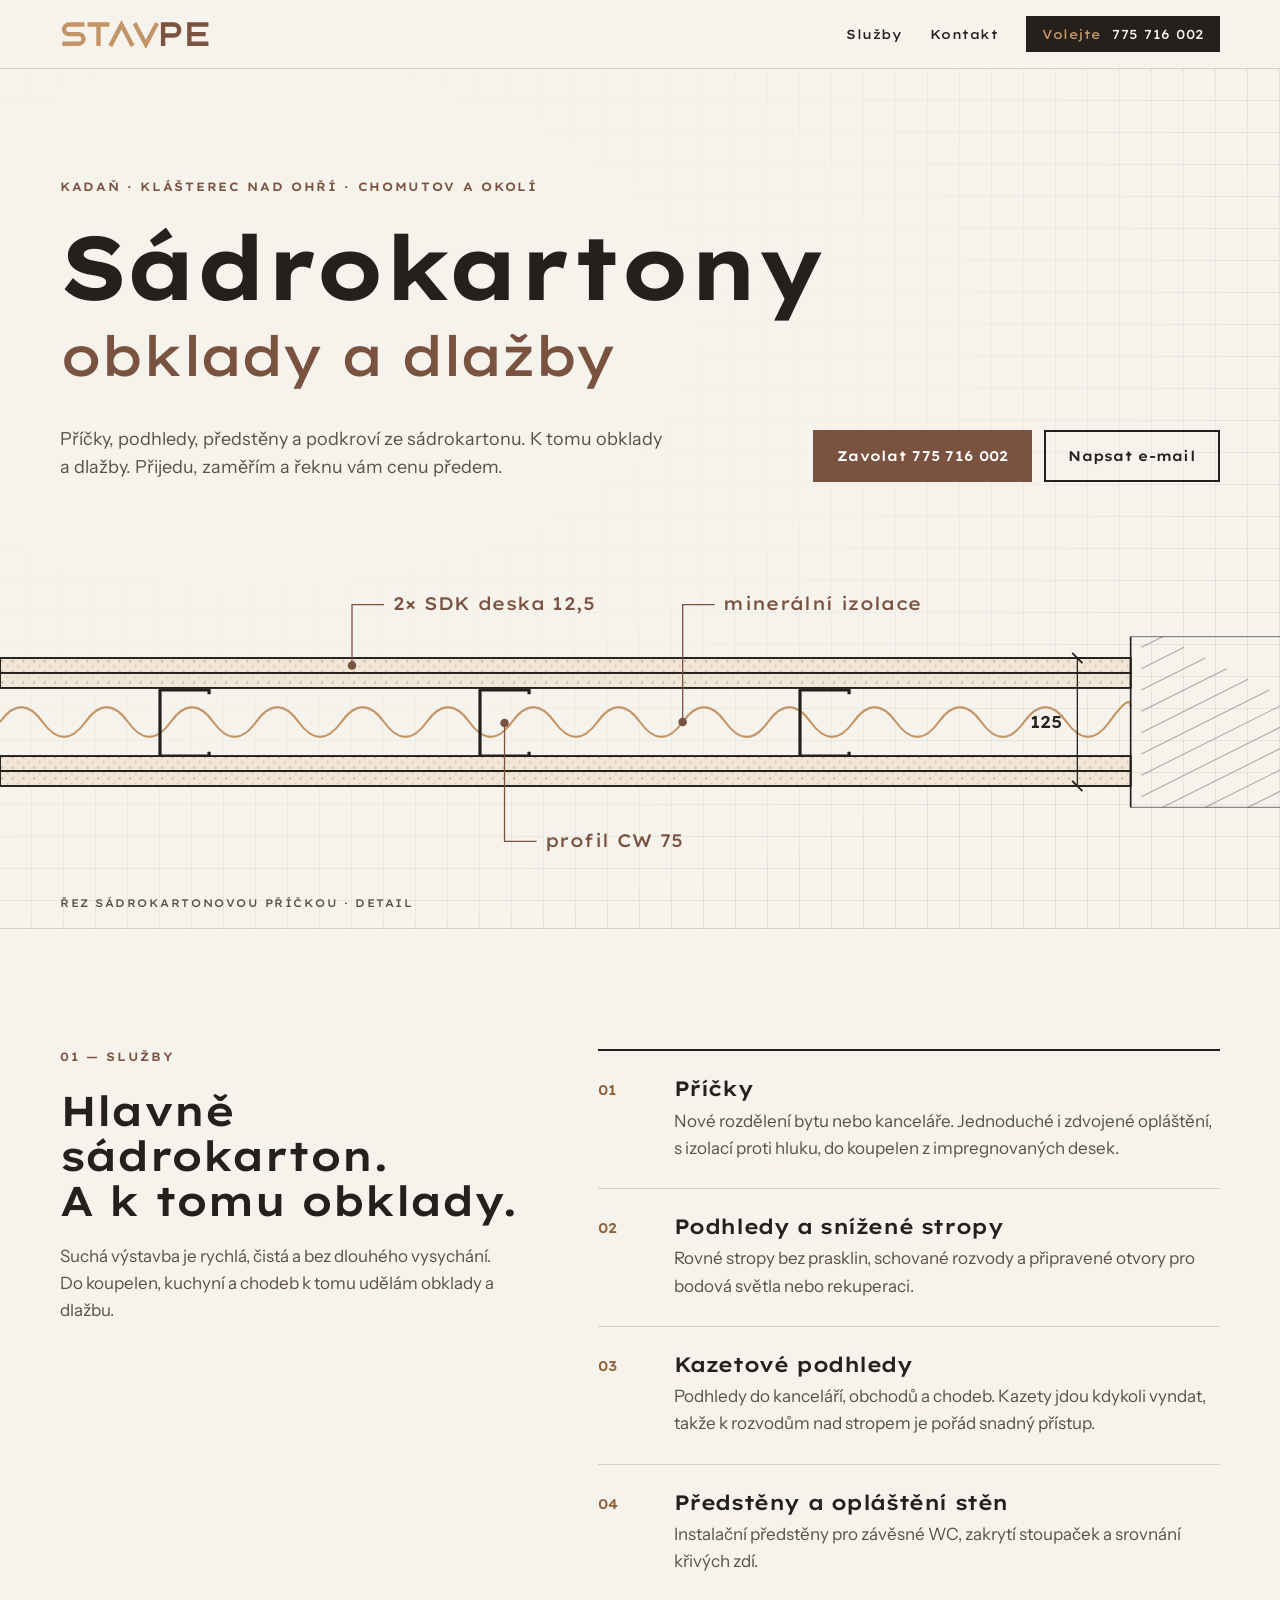
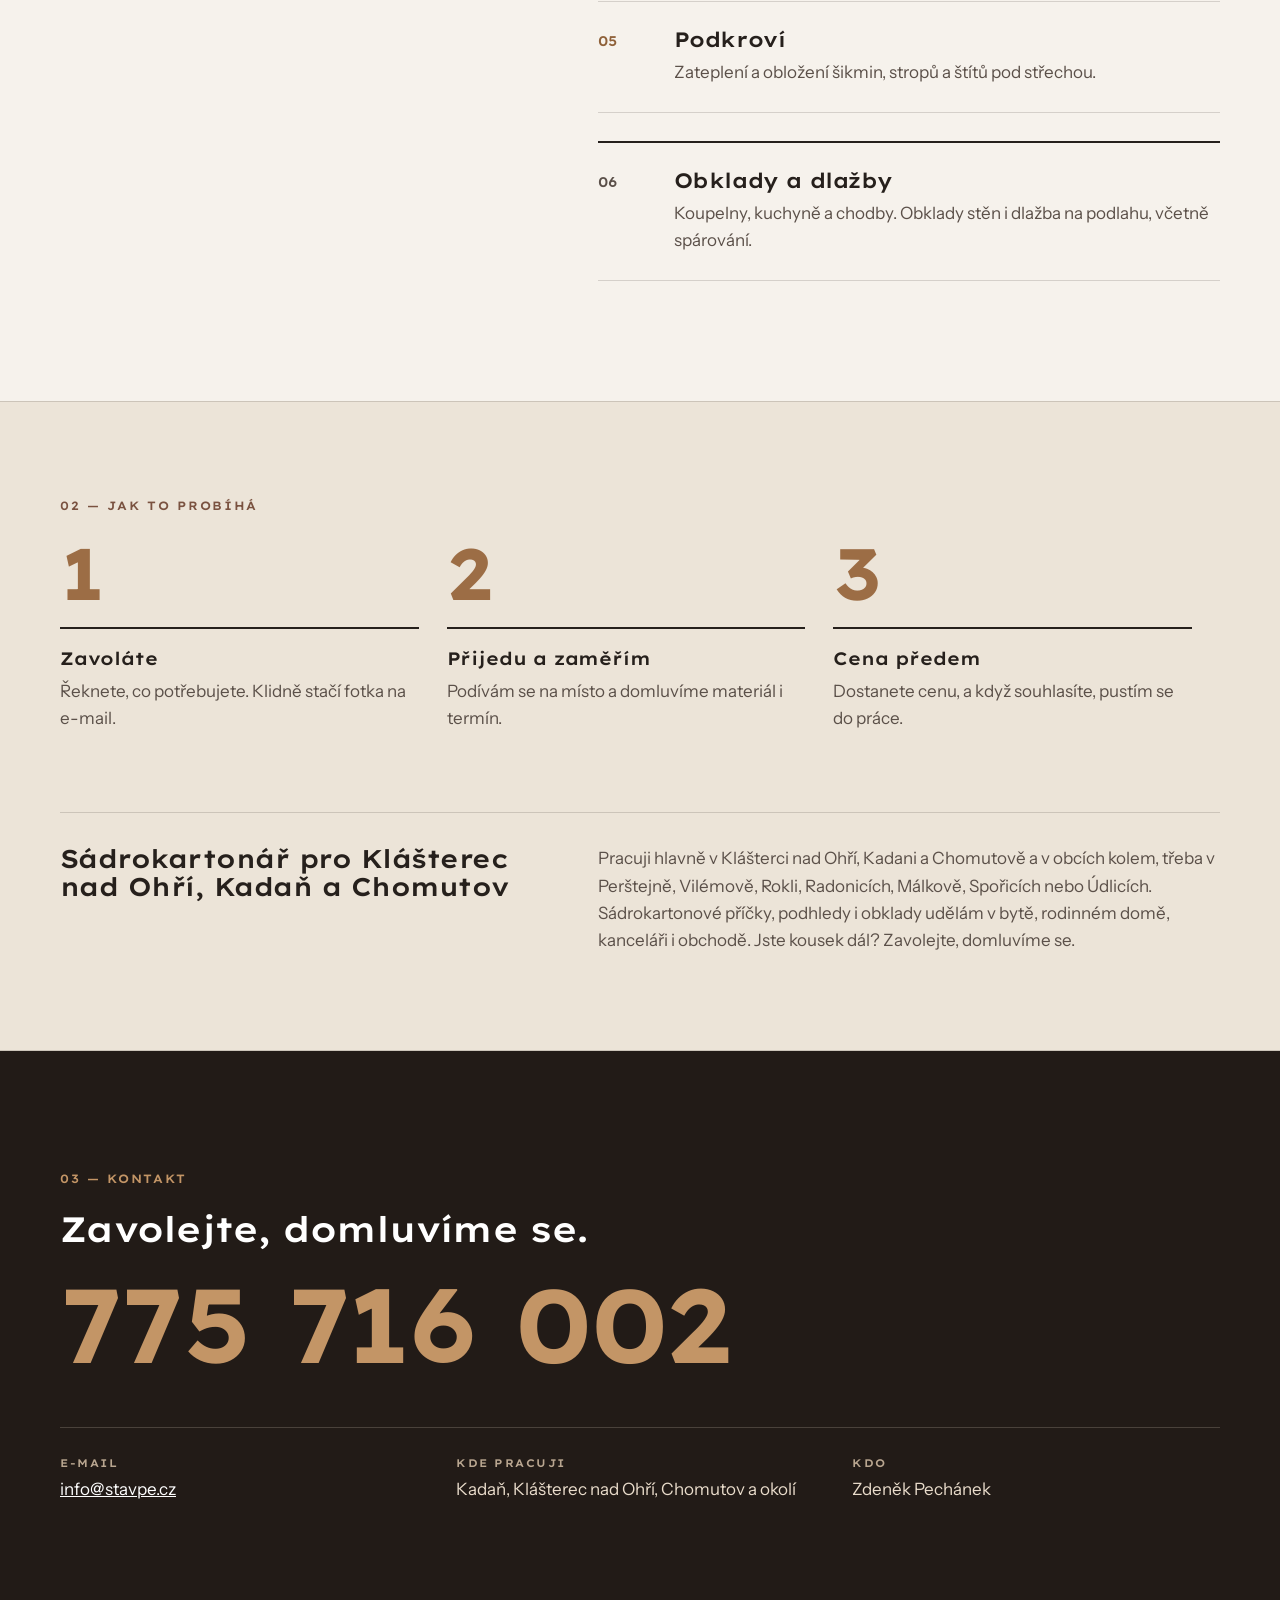
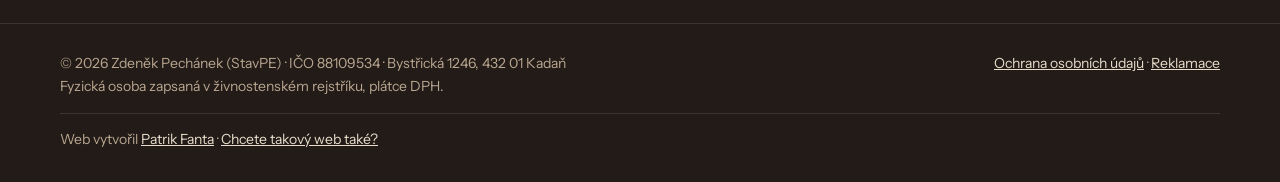
==== commit 72f36e96: "Kontaktní e-mail info@stavpe.cz, v zásadách Active 24 místo Googlu Co-Authored-By: Claude Opus 5.5 <" ====
--- a/index.html
+++ b/index.html
@@ -10,6 +10,9 @@
 <meta property="og:title" content="Sádrokartony a obklady Kadaň, Klášterec nad Ohří | StavPE">
 <meta property="og:description" content="Příčky, podhledy, kazetové podhledy, předstěny, podkroví, obklady a dlažby. Kadaň, Klášterec nad Ohří, Chomutov a okolí.">
 <meta property="og:url" content="https://stavpe.cz/">
+<meta property="og:image" content="https://stavpe.cz/img/og-nahled.jpg">
+<meta property="og:image:width" content="1200">
+<meta property="og:image:height" content="630">
 <meta property="og:locale" content="cs_CZ">
 <meta name="theme-color" content="#f6f2ec">
 <link rel="icon" href="favicon.svg?v=1" type="image/svg+xml">
@@ -23,7 +26,7 @@
   "description": "Sádrokartonářské práce, obklady a dlažby v Kadani, Klášterci nad Ohří, Chomutově a okolí.",
   "url": "https://stavpe.cz/",
   "telephone": "+420775716002",
-  "email": "z.pechanek@gmail.com",
+  "email": "info@stavpe.cz",
   "address": { "@type": "PostalAddress", "streetAddress": "Bystřická 1246", "addressLocality": "Kadaň", "postalCode": "432 01", "addressCountry": "CZ" },
   "areaServed": ["Kadaň", "Klášterec nad Ohří", "Chomutov", "Perštejn", "Vilémov", "Rokle", "Radonice", "Málkov", "Spořice", "Údlice"]
 }
@@ -68,7 +71,7 @@
         <p class="hero__lead">Příčky, podhledy, předstěny a podkroví ze sádrokartonu. K tomu obklady a dlažby. Přijedu, zaměřím a řeknu vám cenu předem.</p>
         <div class="hero__cta">
           <a class="btn" href="tel:+420775716002">Zavolat 775 716 002</a>
-          <a class="btn btn--line" href="mailto:z.pechanek@gmail.com">Napsat e-mail</a>
+          <a class="btn btn--line" href="mailto:info@stavpe.cz">Napsat e-mail</a>
         </div>
       </div>
     </div>
@@ -199,7 +202,7 @@
       <div class="contact__grid">
         <div>
           <span class="contact__k">E-mail</span>
-          <a href="mailto:z.pechanek@gmail.com">z.pechanek@gmail.com</a>
+          <a href="mailto:info@stavpe.cz">info@stavpe.cz</a>
         </div>
         <div>
           <span class="contact__k">Kde pracuji</span>
